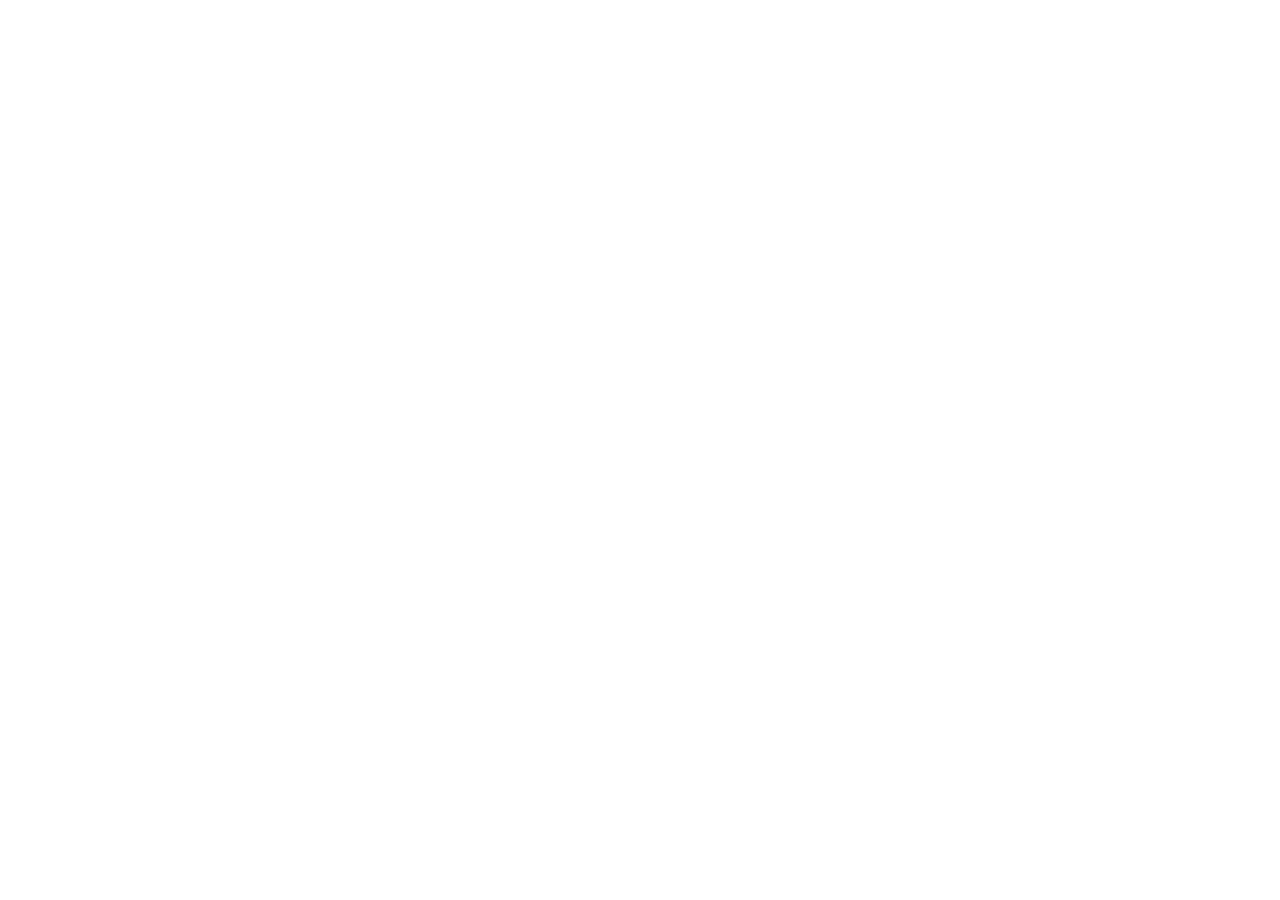
==== ITS/webDesign/subs/index.html @ cd86ec90 "nose" ====
<!DOCTYPE html>
<html lang="en">
<head>
    <meta charset="UTF-8">
    <meta name="viewport" content="width=device-width, initial-scale=1.0">
    <title>Document</title>
</head>
<body>
    <section class="cardContainer">
        
    </section>
</body>
</html>
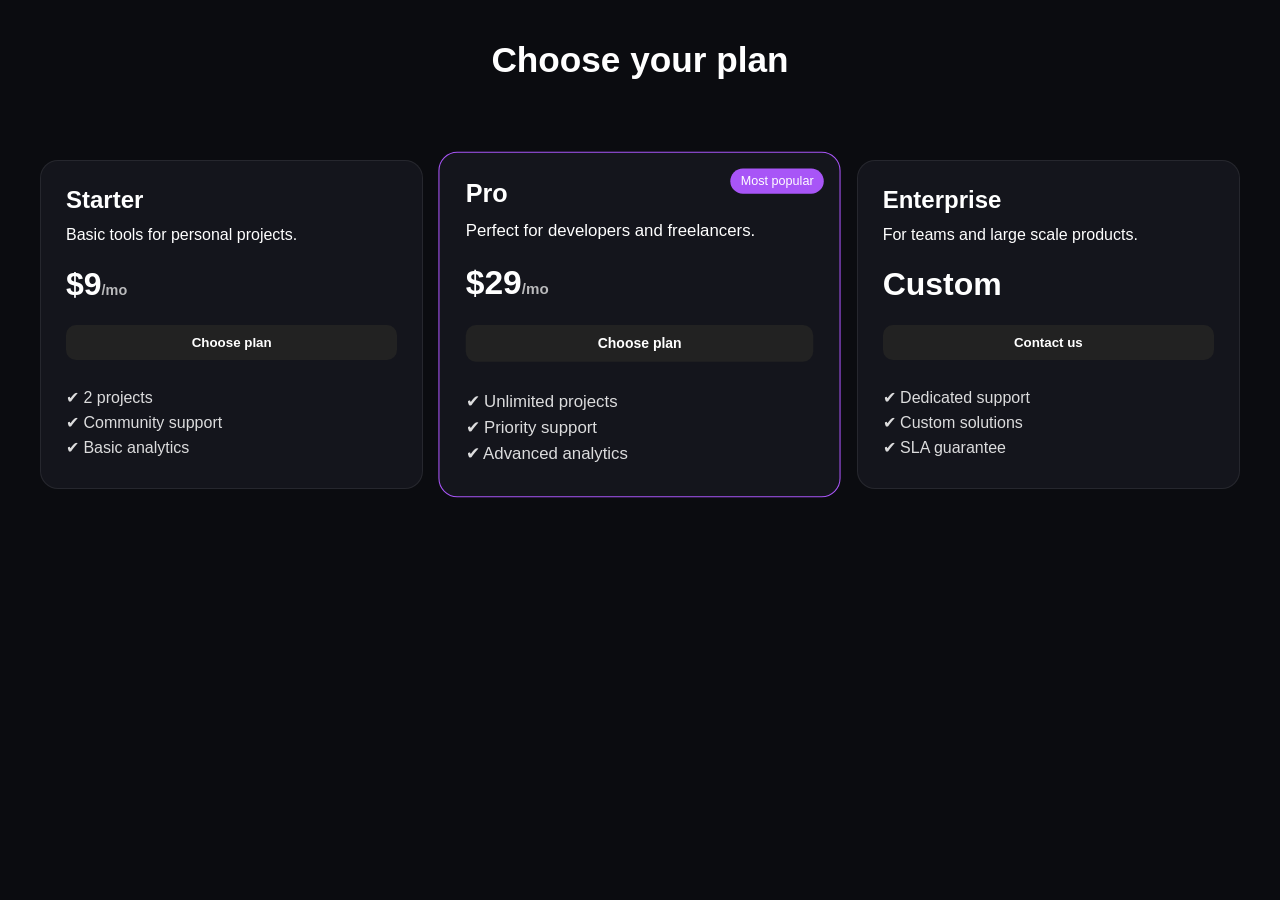
==== commit 4894ba03: "Cambios" ====
--- a/ITS/webDesign/subs/index.html
+++ b/ITS/webDesign/subs/index.html
@@ -3,11 +3,64 @@
 <head>
     <meta charset="UTF-8">
     <meta name="viewport" content="width=device-width, initial-scale=1.0">
-    <title>Document</title>
+    <title>Pricing Plans</title>
+    <link rel="stylesheet" href="style.css">
 </head>
 <body>
-    <section class="cardContainer">
-        
-    </section>
+
+<section class="pricing">
+
+    <h1>Choose your plan</h1>
+
+    <div class="cards">
+
+        <div class="card card-blue">
+            <h2>Starter</h2>
+            <p>Basic tools for personal projects.</p>
+            <span class="price">$9<span>/mo</span></span>
+
+            <button>Choose plan</button>
+
+            <ul>
+                <li>✔ 2 projects</li>
+                <li>✔ Community support</li>
+                <li>✔ Basic analytics</li>
+            </ul>
+        </div>
+
+        <div class="card card-purple featured">
+            <div class="badge">Most popular</div>
+
+            <h2>Pro</h2>
+            <p>Perfect for developers and freelancers.</p>
+            <span class="price">$29<span>/mo</span></span>
+
+            <button>Choose plan</button>
+
+            <ul>
+                <li>✔ Unlimited projects</li>
+                <li>✔ Priority support</li>
+                <li>✔ Advanced analytics</li>
+            </ul>
+        </div>
+
+        <div class="card card-orange">
+            <h2>Enterprise</h2>
+            <p>For teams and large scale products.</p>
+            <span class="price">Custom</span>
+
+            <button>Contact us</button>
+
+            <ul>
+                <li>✔ Dedicated support</li>
+                <li>✔ Custom solutions</li>
+                <li>✔ SLA guarantee</li>
+            </ul>
+        </div>
+
+    </div>
+
+</section>
+
 </body>
 </html>
--- a/ITS/webDesign/subs/style.css
+++ b/ITS/webDesign/subs/style.css
@@ -0,0 +1,119 @@
+*{
+    margin: 0;
+    padding: 0;
+    box-sizing: border-box;
+    font-family: Arial, sans-serif;
+}
+
+body{
+    background: #0b0c10;
+    color: white;
+}
+
+/* TITLE */
+.pricing h1{
+    text-align: center;
+    padding: 40px 0;
+    font-size: 2.2rem;
+}
+
+/* GRID */
+.cards{
+    display: grid;
+    grid-template-columns: repeat(3, 1fr);
+    gap: 25px;
+    padding: 40px;
+}
+
+/* CARD BASE */
+.card{
+    background: #14151c;
+    border-radius: 18px;
+    padding: 25px;
+    position: relative;
+    transition: 0.3s ease;
+
+    display: flex;
+    flex-direction: column;
+    gap: 12px;
+
+    border: 1px solid rgba(255,255,255,0.08);
+}
+
+/* HOVER LIFT */
+.card:hover{
+    transform: translateY(-12px);
+}
+
+/* COLORS */
+.card-blue:hover{
+    border-color: #4da3ff;
+}
+
+.card-purple:hover{
+    border-color: #a855f7;
+}
+
+.card-orange:hover{
+    border-color: #ff7a18;
+}
+
+/* BADGE */
+.badge{
+    position: absolute;
+    top: 15px;
+    right: 15px;
+    background: #a855f7;
+    padding: 5px 10px;
+    font-size: 12px;
+    border-radius: 20px;
+}
+
+/* PRICE */
+.price{
+    font-size: 2rem;
+    font-weight: bold;
+    margin: 10px 0;
+}
+
+.price span{
+    font-size: 0.9rem;
+    opacity: 0.7;
+}
+
+/* BUTTON */
+button{
+    padding: 10px;
+    border: none;
+    border-radius: 10px;
+    cursor: pointer;
+    font-weight: bold;
+    transition: 0.2s ease;
+    background: #222;
+    color: white;
+}
+
+.card-blue button:hover{ background:#4da3ff; }
+.card-purple button:hover{ background:#a855f7; }
+.card-orange button:hover{ background:#ff7a18; }
+
+/* LIST */
+ul{
+    list-style: none;
+    margin-top: 10px;
+}
+
+li{
+    margin: 6px 0;
+    opacity: 0.85;
+}
+
+/* FEATURED CARD (center bigger like image) */
+.featured{
+    transform: scale(1.05);
+    border: 1px solid #a855f7;
+}
+
+.featured:hover{
+    transform: scale(1.08) translateY(-12px);
+}
